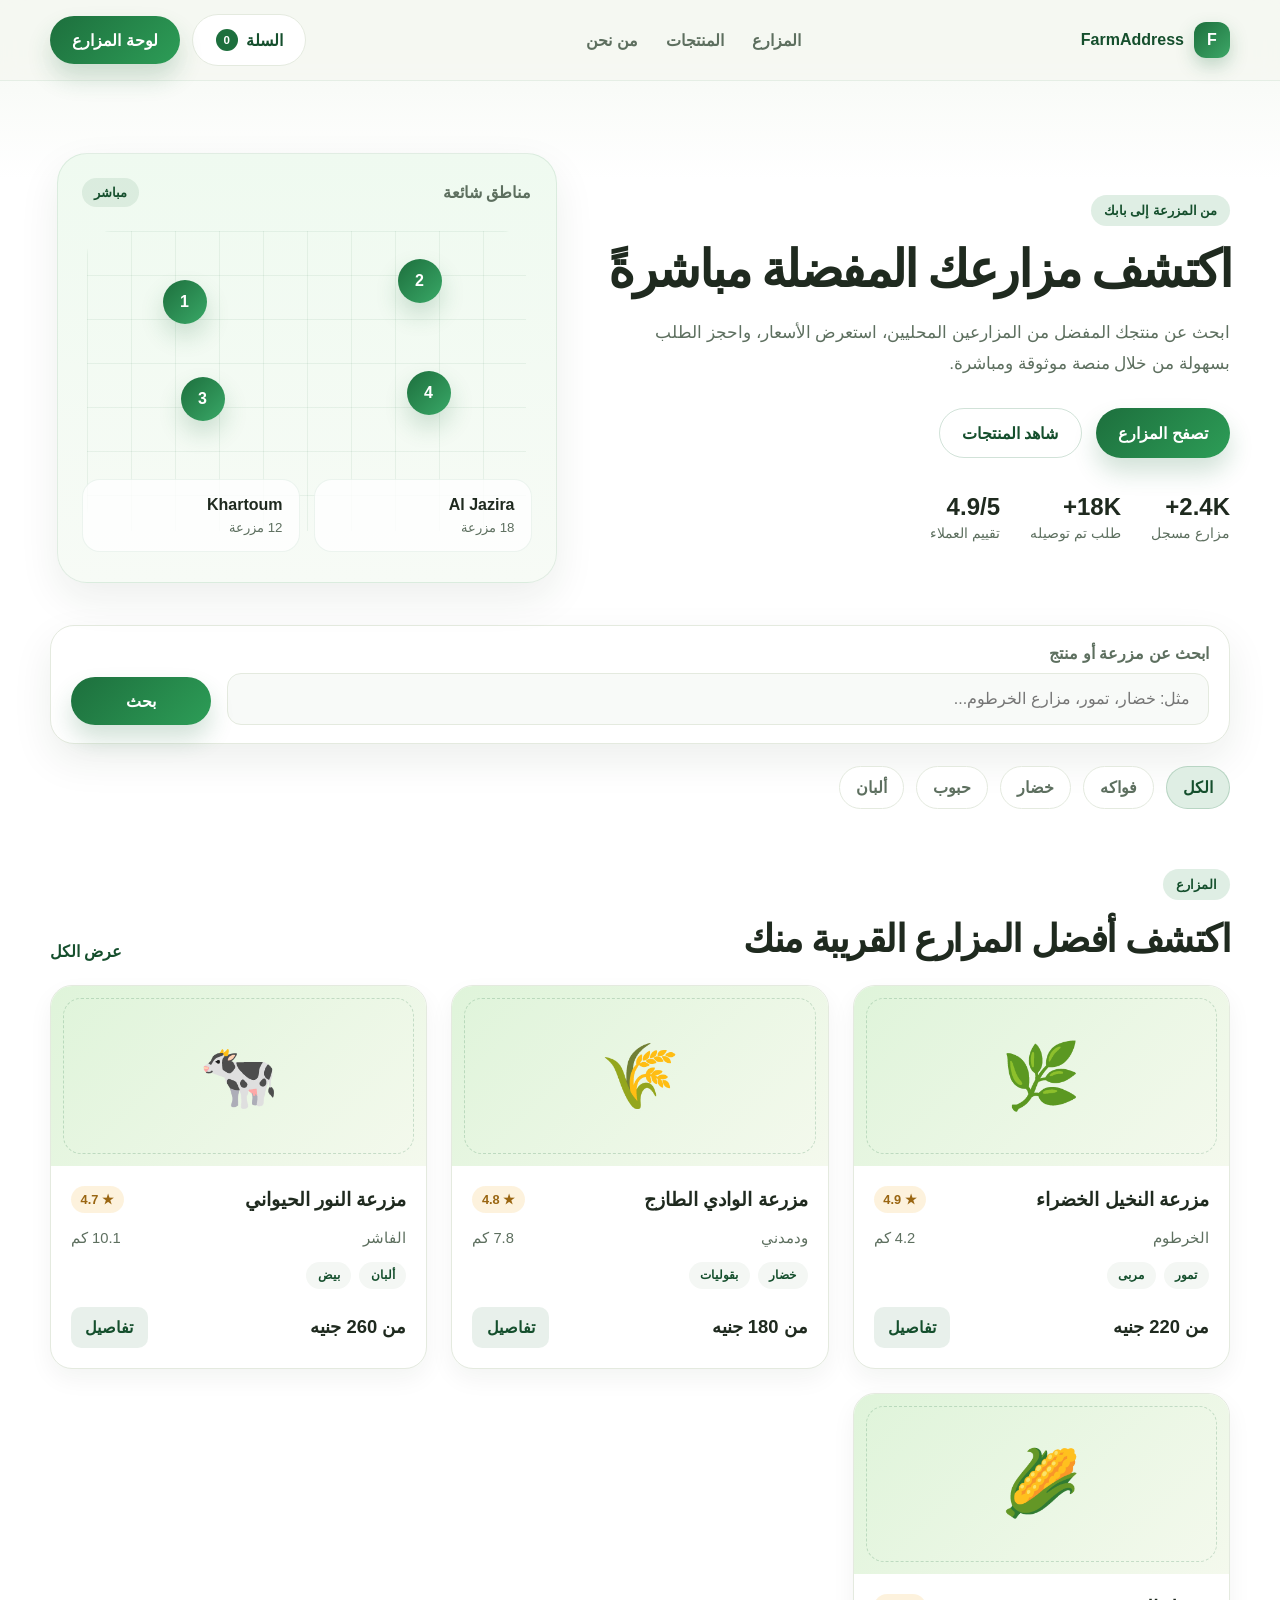
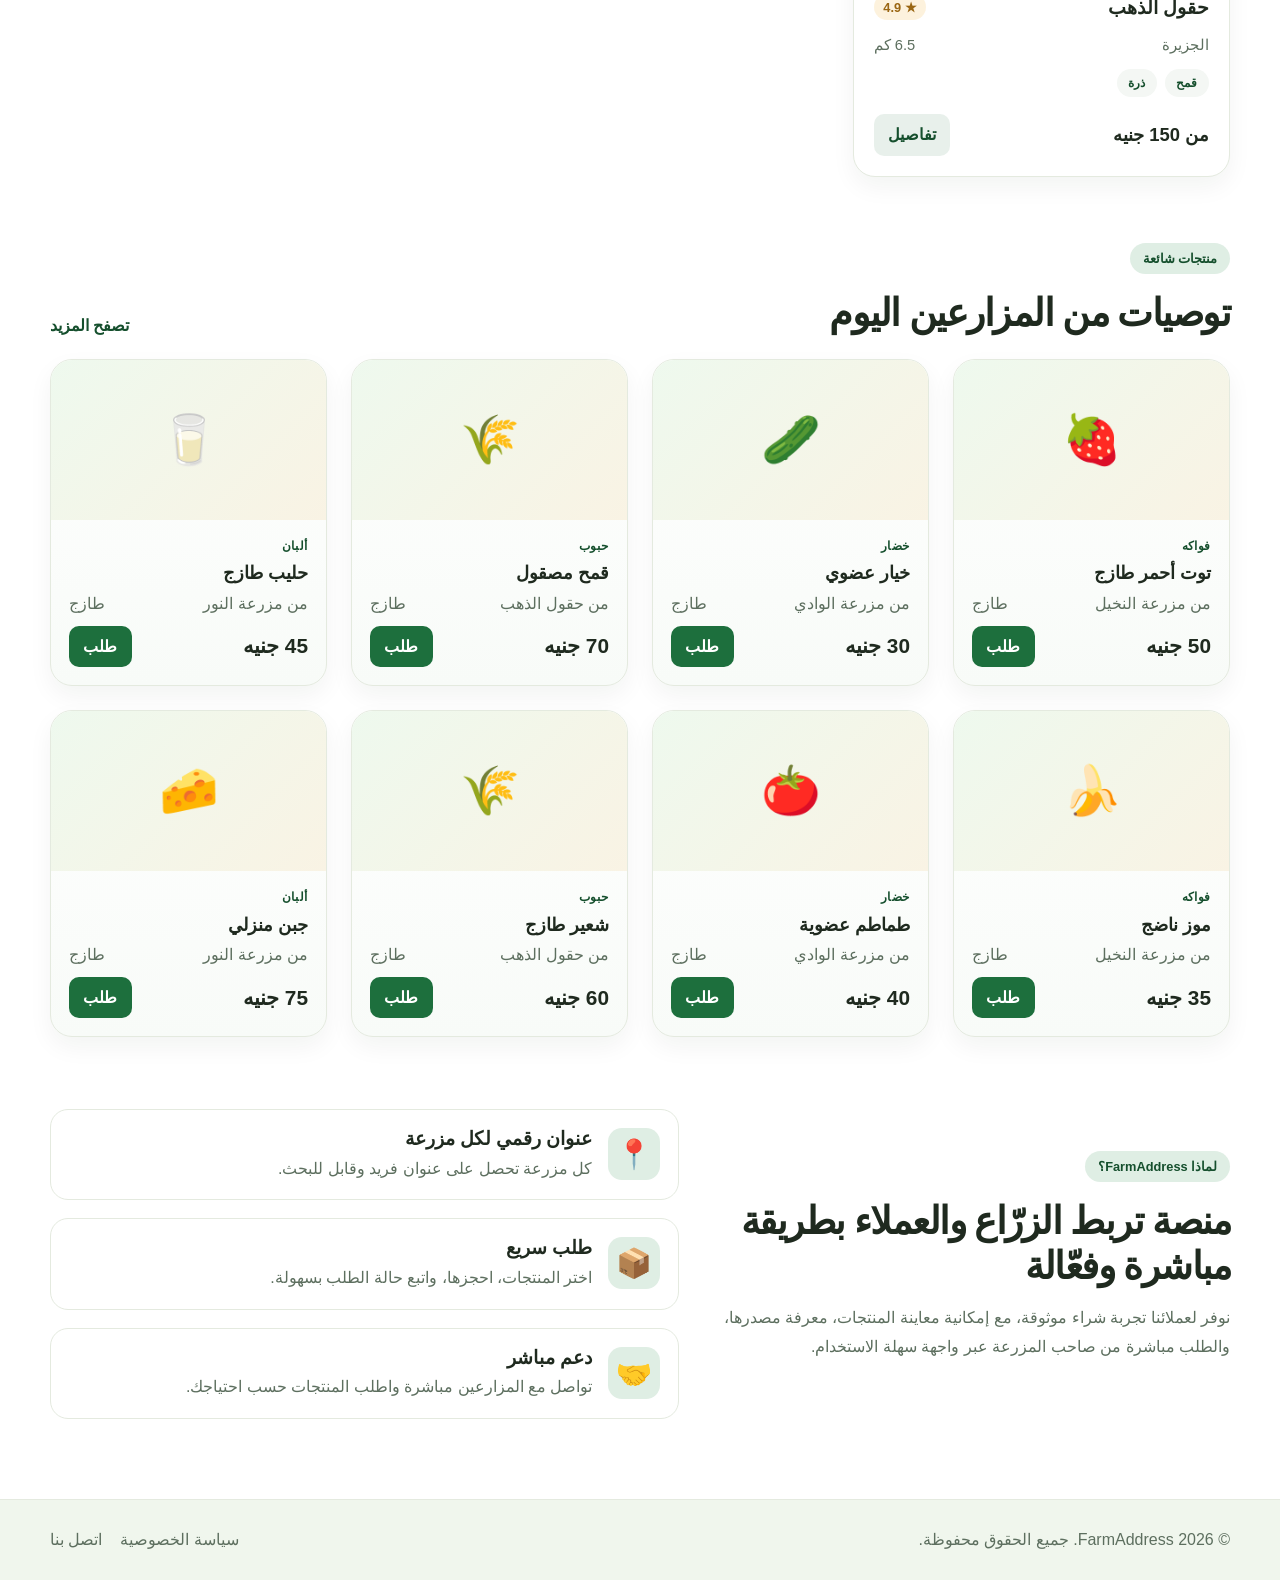
==== index.html @ 6601cba5 "Add Firebase database abstraction layer with localStorage offline support" ====
<!DOCTYPE html>
<html lang="ar" dir="rtl">
  <head>
    <meta charset="UTF-8" />
    <meta name="viewport" content="width=device-width, initial-scale=1.0" />
    <title>FarmAddress | سوق المزارع</title>
    <meta
      name="description"
      content="FarmAddress يساعدك في اكتشاف المزارع والمنتجات المحلية مباشرة من المزارعين."
    />
    <link rel="stylesheet" href="style.css" />
  </head>
  <body>
    <header class="topbar">
      <div class="container nav">
        <div class="brand">
          <div class="brand-mark">F</div>
          <span>FarmAddress</span>
        </div>

        <nav class="main-nav" aria-label="التنقل الرئيسي">
          <a href="#farms">المزارع</a>
          <a href="#products">المنتجات</a>
          <a href="#about">من نحن</a>
        </nav>

        <div class="nav-actions">
          <a href="cart.html" class="button secondary cart-button">
            <span>السلة</span>
            <span id="cartCount" class="cart-badge">0</span>
          </a>
          <a href="login.html" class="button primary">لوحة المزارع</a>
        </div>
      </div>
    </header>

    <main>
      <section class="hero container">
        <div class="hero-copy">
          <span class="eyebrow">من المزرعة إلى بابك</span>
          <h1>اكتشف مزارعك المفضلة مباشرةً</h1>
          <p>
            ابحث عن منتجك المفضل من المزارعين المحليين، استعرض الأسعار، واحجز
            الطلب بسهولة من خلال منصة موثوقة ومباشرة.
          </p>

          <div class="hero-actions">
            <button class="button primary">تصفح المزارع</button>
            <button class="button ghost">شاهد المنتجات</button>
          </div>

          <div class="hero-stats">
            <div>
              <strong>2.4K+</strong>
              <span>مزارع مسجل</span>
            </div>
            <div>
              <strong>18K+</strong>
              <span>طلب تم توصيله</span>
            </div>
            <div>
              <strong>4.9/5</strong>
              <span>تقييم العملاء</span>
            </div>
          </div>
        </div>

        <div class="hero-visual" aria-label="خريطة المزارع">
          <div class="map-card">
            <div class="map-header">
              <span>مناطق شائعة</span>
              <span class="badge">مباشر</span>
            </div>
            <div class="map-pins">
              <span class="pin pin-1">1</span>
              <span class="pin pin-2">2</span>
              <span class="pin pin-3">3</span>
              <span class="pin pin-4">4</span>
            </div>
            <div class="mini-cards">
              <div>
                <strong>Al Jazira</strong>
                <small>18 مزرعة</small>
              </div>
              <div>
                <strong>Khartoum</strong>
                <small>12 مزرعة</small>
              </div>
            </div>
          </div>
        </div>
      </section>

      <section class="search-section container">
        <div class="search-box">
          <div class="search-field">
            <label for="searchInput">ابحث عن مزرعة أو منتج</label>
            <input
              id="searchInput"
              type="text"
              placeholder="مثل: خضار، تمور، مزارع الخرطوم..."
            />
          </div>
          <button class="button primary search-button">بحث</button>
        </div>

        <div class="filter-bar" aria-label="فلاتر الفئات">
          <button class="filter-chip active" data-filter="all">الكل</button>
          <button class="filter-chip" data-filter="fruit">فواكه</button>
          <button class="filter-chip" data-filter="vegetable">خضار</button>
          <button class="filter-chip" data-filter="grain">حبوب</button>
          <button class="filter-chip" data-filter="dairy">ألبان</button>
        </div>
      </section>

      <section id="farms" class="container section-block">
        <div class="section-heading">
          <div>
            <span class="eyebrow">المزارع</span>
            <h2>اكتشف أفضل المزارع القريبة منك</h2>
          </div>
          <a href="#" class="link-btn">عرض الكل</a>
        </div>

        <div id="farmsContainer" class="farms-grid" aria-live="polite"></div>
      </section>

      <section id="products" class="container section-block products-section">
        <div class="section-heading">
          <div>
            <span class="eyebrow">منتجات شائعة</span>
            <h2>توصيات من المزارعين اليوم</h2>
          </div>
          <a href="#" class="link-btn">تصفح المزيد</a>
        </div>

        <div id="productsContainer" class="product-grid" aria-live="polite"></div>
      </section>

      <section id="about" class="container about-box">
        <div class="about-text">
          <span class="eyebrow">لماذا FarmAddress؟</span>
          <h2>منصة تربط الزرّاع والعملاء بطريقة مباشرة وفعّالة</h2>
          <p>
            نوفر لعملائنا تجربة شراء موثوقة، مع إمكانية معاينة المنتجات، معرفة
            مصدرها، والطلب مباشرة من صاحب المزرعة عبر واجهة سهلة الاستخدام.
          </p>
        </div>

        <div class="about-features">
          <div class="feature-item">
            <span class="feature-icon">📍</span>
            <div>
              <h3>عنوان رقمي لكل مزرعة</h3>
              <p>كل مزرعة تحصل على عنوان فريد وقابل للبحث.</p>
            </div>
          </div>
          <div class="feature-item">
            <span class="feature-icon">📦</span>
            <div>
              <h3>طلب سريع</h3>
              <p>اختر المنتجات، احجزها، واتبع حالة الطلب بسهولة.</p>
            </div>
          </div>
          <div class="feature-item">
            <span class="feature-icon">🤝</span>
            <div>
              <h3>دعم مباشر</h3>
              <p>تواصل مع المزارعين مباشرة واطلب المنتجات حسب احتياجك.</p>
            </div>
          </div>
        </div>
      </section>
    </main>

    <footer class="site-footer">
      <div class="container footer-inner">
        <p>© 2026 FarmAddress. جميع الحقوق محفوظة.</p>
        <div class="footer-links">
          <a href="#">سياسة الخصوصية</a>
          <a href="#">اتصل بنا</a>
        </div>
      </div>
    </footer>

    <script src="firebase-config.js"></script>
    <script src="db.js"></script>
    <script src="script.js"></script>
  </body>
</html>
---- style.css ----
:root {
  --bg: #f6f8f2;
  --surface: #ffffff;
  --surface-2: #edf7ea;
  --primary: #1d6f3d;
  --primary-dark: #154f2d;
  --primary-soft: #dfeee4;
  --accent: #f5b942;
  --text: #1f2a1f;
  --muted: #5d6f5f;
  --line: #e4eadf;
  --shadow: 0 16px 40px rgba(28, 52, 30, 0.08);
}

* {
  box-sizing: border-box;
}

html {
  scroll-behavior: smooth;
}

body {
  margin: 0;
  font-family: "Segoe UI", Tahoma, sans-serif;
  background: linear-gradient(180deg, #f3f7f1 0%, #ffffff 180px);
  color: var(--text);
}

a {
  color: inherit;
  text-decoration: none;
}

button,
input {
  font: inherit;
}

.container {
  width: min(1180px, calc(100% - 32px));
  margin: 0 auto;
}

.topbar {
  position: sticky;
  top: 0;
  z-index: 20;
  backdrop-filter: blur(10px);
  background: rgba(246, 248, 242, 0.9);
  border-bottom: 1px solid rgba(29, 111, 61, 0.08);
}

.nav {
  display: flex;
  align-items: center;
  justify-content: space-between;
  min-height: 80px;
  gap: 20px;
}

.brand {
  display: flex;
  align-items: center;
  gap: 10px;
  font-weight: 800;
  color: var(--primary-dark);
}

.brand-mark {
  width: 36px;
  height: 36px;
  border-radius: 12px;
  display: grid;
  place-items: center;
  background: linear-gradient(135deg, var(--primary), #3da767);
  color: white;
  box-shadow: 0 8px 18px rgba(29, 111, 61, 0.25);
}

.main-nav {
  display: flex;
  align-items: center;
  gap: 28px;
  color: var(--muted);
  font-weight: 600;
}

.nav-actions {
  display: flex;
  align-items: center;
  gap: 12px;
}

.button {
  border: none;
  border-radius: 999px;
  padding: 0.9rem 1.4rem;
  font-weight: 700;
  cursor: pointer;
  transition: transform 0.2s ease, box-shadow 0.2s ease;
}

.button:hover {
  transform: translateY(-1px);
}

.button.primary {
  background: linear-gradient(135deg, var(--primary), #2d9d57);
  color: white;
  box-shadow: 0 14px 24px rgba(29, 111, 61, 0.2);
}

.button.secondary {
  background: var(--surface);
  color: var(--primary-dark);
  border: 1px solid var(--line);
}

.cart-button {
  display: inline-flex;
  align-items: center;
  gap: 8px;
}

.cart-badge {
  display: inline-grid;
  place-items: center;
  width: 22px;
  height: 22px;
  border-radius: 50%;
  background: var(--primary);
  color: white;
  font-size: 0.72rem;
}

.button.ghost {
  background: transparent;
  color: var(--primary-dark);
  border: 1px solid rgba(29, 111, 61, 0.2);
}

.hero {
  display: grid;
  grid-template-columns: 1.1fr 0.9fr;
  gap: 40px;
  align-items: center;
  padding: 72px 0 20px;
}

.eyebrow {
  display: inline-block;
  padding: 0.5rem 0.8rem;
  border-radius: 999px;
  background: var(--primary-soft);
  color: var(--primary-dark);
  font-size: 0.8rem;
  font-weight: 700;
  margin-bottom: 1rem;
}

.hero-copy h1 {
  margin: 0;
  font-size: clamp(2.4rem, 4vw, 4.1rem);
  line-height: 1.1;
  letter-spacing: -0.05em;
}

.hero-copy p {
  font-size: 1.08rem;
  color: var(--muted);
  line-height: 1.8;
  max-width: 620px;
  margin: 1.2rem 0 0;
}

.hero-actions {
  display: flex;
  flex-wrap: wrap;
  gap: 14px;
  margin-top: 1.8rem;
}

.hero-stats {
  margin-top: 2.2rem;
  display: flex;
  flex-wrap: wrap;
  gap: 30px;
}

.hero-stats div {
  display: flex;
  flex-direction: column;
  gap: 4px;
}

.hero-stats strong {
  font-size: 1.5rem;
}

.hero-stats span {
  color: var(--muted);
  font-size: 0.9rem;
}

.hero-visual {
  display: flex;
  justify-content: center;
}

.map-card {
  width: min(100%, 500px);
  min-height: 430px;
  background: linear-gradient(180deg, #effaf0 0%, #f7fbf6 100%);
  border: 1px solid rgba(29, 111, 61, 0.1);
  border-radius: 30px;
  padding: 24px;
  box-shadow: var(--shadow);
  position: relative;
  overflow: hidden;
}

.map-card::before {
  content: "";
  position: absolute;
  inset: 18% 6% 12% 6%;
  background:
    linear-gradient(90deg, rgba(29, 111, 61, 0.07) 1px, transparent 1px),
    linear-gradient(rgba(29, 111, 61, 0.07) 1px, transparent 1px);
  background-size: 44px 44px;
  border-radius: 24px;
}

.map-header {
  position: relative;
  z-index: 1;
  display: flex;
  justify-content: space-between;
  align-items: center;
  color: var(--muted);
  font-weight: 700;
}

.badge {
  background: rgba(29, 111, 61, 0.1);
  color: var(--primary-dark);
  border-radius: 999px;
  padding: 0.45rem 0.75rem;
  font-size: 0.8rem;
}

.map-pins {
  position: relative;
  z-index: 1;
  min-height: 260px;
}

.pin {
  position: absolute;
  width: 44px;
  height: 44px;
  border-radius: 50%;
  display: grid;
  place-items: center;
  font-weight: 800;
  color: white;
  background: linear-gradient(135deg, var(--primary), #39a867);
  box-shadow: 0 12px 24px rgba(29, 111, 61, 0.2);
}

.pin-1 { top: 28%; left: 18%; }
.pin-2 { top: 20%; right: 20%; }
.pin-3 { bottom: 18%; left: 22%; }
.pin-4 { bottom: 20%; right: 18%; }

.mini-cards {
  position: relative;
  z-index: 1;
  display: grid;
  grid-template-columns: repeat(2, minmax(0, 1fr));
  gap: 14px;
  margin-top: 12px;
}

.mini-cards div {
  background: rgba(255, 255, 255, 0.8);
  border: 1px solid rgba(29, 111, 61, 0.08);
  border-radius: 18px;
  padding: 16px;
  display: flex;
  flex-direction: column;
  gap: 6px;
}

.mini-cards small {
  color: var(--muted);
}

.search-section {
  padding: 22px 0 6px;
}

.search-box {
  display: flex;
  align-items: flex-end;
  gap: 16px;
  padding: 18px 20px;
  background: var(--surface);
  border: 1px solid var(--line);
  border-radius: 24px;
  box-shadow: var(--shadow);
}

.search-field {
  flex: 1;
}

.search-field label {
  display: block;
  margin-bottom: 10px;
  color: var(--muted);
  font-weight: 700;
}

.search-field input {
  width: 100%;
  background: #f8faf8;
  border: 1px solid var(--line);
  border-radius: 14px;
  padding: 1rem 1.1rem;
  color: var(--text);
  outline: none;
}

.search-field input:focus {
  border-color: rgba(29, 111, 61, 0.5);
  box-shadow: 0 0 0 4px rgba(29, 111, 61, 0.08);
}

.search-button {
  min-width: 140px;
}

.filter-bar {
  display: flex;
  flex-wrap: wrap;
  gap: 12px;
  margin-top: 22px;
}

.filter-chip {
  border: 1px solid var(--line);
  background: #fff;
  color: var(--muted);
  border-radius: 999px;
  padding: 0.7rem 1rem;
  font-weight: 700;
  cursor: pointer;
  transition: all 0.2s ease;
}

.filter-chip.active,
.filter-chip:hover {
  background: var(--primary-soft);
  color: var(--primary-dark);
  border-color: rgba(29, 111, 61, 0.2);
}

.section-block {
  padding: 54px 0 12px;
}

.section-heading {
  display: flex;
  align-items: end;
  justify-content: space-between;
  gap: 20px;
  margin-bottom: 24px;
}

.section-heading h2 {
  margin: 0;
  font-size: clamp(1.8rem, 3vw, 2.5rem);
  letter-spacing: -0.04em;
}

.link-btn {
  color: var(--primary-dark);
  font-weight: 700;
}

.farms-grid,
.product-grid {
  display: grid;
  gap: 24px;
}

.farms-grid {
  grid-template-columns: repeat(3, minmax(0, 1fr));
}

.product-grid {
  grid-template-columns: repeat(4, minmax(0, 1fr));
}

.card {
  background: var(--surface);
  border: 1px solid var(--line);
  border-radius: 22px;
  box-shadow: 0 10px 24px rgba(26, 38, 24, 0.05);
  overflow: hidden;
}

.farm-card {
  display: flex;
  flex-direction: column;
}

.card-visual {
  min-height: 180px;
  position: relative;
  background: linear-gradient(135deg, #dff4da, #f4f9ed);
  display: flex;
  align-items: center;
  justify-content: center;
  font-size: 4rem;
  overflow: hidden;
}

.card-visual::after {
  content: "";
  position: absolute;
  inset: 12px;
  border-radius: 18px;
  border: 1px dashed rgba(29, 111, 61, 0.2);
}

.card-body {
  padding: 20px;
}

.card-top {
  display: flex;
  justify-content: space-between;
  gap: 10px;
  align-items: center;
}

.card-top h3 {
  margin: 0;
  font-size: 1.2rem;
}

.rating {
  background: rgba(245, 185, 66, 0.18);
  color: #9a6612;
  border-radius: 999px;
  padding: 0.35rem 0.6rem;
  font-size: 0.8rem;
  font-weight: 800;
}

.meta {
  color: var(--muted);
  display: flex;
  align-items: center;
  justify-content: space-between;
  margin-top: 1rem;
  font-size: 0.92rem;
}

.tags {
  display: flex;
  flex-wrap: wrap;
  gap: 8px;
  margin-top: 1rem;
}

.tag {
  background: #f4f7f4;
  color: var(--primary-dark);
  border-radius: 999px;
  padding: 0.42rem 0.72rem;
  font-size: 0.75rem;
  font-weight: 700;
}

.card-footer {
  margin-top: 1.1rem;
  display: flex;
  justify-content: space-between;
  align-items: center;
  gap: 12px;
}

.card-footer strong {
  font-size: 1.15rem;
}

.card-footer button {
  border: none;
  background: rgba(29, 111, 61, 0.1);
  color: var(--primary-dark);
  padding: 0.7rem 0.9rem;
  border-radius: 10px;
  font-weight: 700;
  cursor: pointer;
}

.product-card {
  background: linear-gradient(180deg, #ffffff 0%, #f8fbf8 100%);
}

.product-icon {
  display: grid;
  place-items: center;
  font-size: 3rem;
  min-height: 160px;
  background: linear-gradient(135deg, #eef9ee, #f9f3e4);
}

.product-info {
  padding: 18px;
}

.product-category {
  color: var(--primary-dark);
  font-size: 0.78rem;
  font-weight: 800;
  letter-spacing: 0.04em;
  text-transform: uppercase;
}

.product-info h3 {
  margin: 0.6rem 0;
  font-size: 1.15rem;
}

.product-meta {
  color: var(--muted);
  display: flex;
  justify-content: space-between;
  align-items: center;
  gap: 8px;
  margin-bottom: 0.8rem;
}

.price-row {
  display: flex;
  justify-content: space-between;
  align-items: center;
  gap: 10px;
}

.price-row strong {
  font-size: 1.3rem;
}

.price-row button {
  border: none;
  background: var(--primary);
  color: white;
  border-radius: 10px;
  padding: 0.7rem 0.9rem;
  font-weight: 700;
  cursor: pointer;
}

.about-box {
  display: grid;
  grid-template-columns: 1fr 1.2fr;
  gap: 26px;
  padding: 60px 0 80px;
  align-items: center;
}

.about-text h2 {
  margin: 0;
  font-size: clamp(2rem, 3vw, 2.8rem);
  letter-spacing: -0.04em;
}

.about-text p {
  color: var(--muted);
  line-height: 1.8;
  margin-top: 1rem;
}

.about-features {
  display: grid;
  gap: 18px;
}

.feature-item {
  display: flex;
  gap: 16px;
  align-items: flex-start;
  background: var(--surface);
  border: 1px solid var(--line);
  border-radius: 18px;
  padding: 18px;
}

.feature-icon {
  width: 52px;
  height: 52px;
  display: grid;
  place-items: center;
  border-radius: 14px;
  background: var(--primary-soft);
  font-size: 1.8rem;
}

.feature-item h3 {
  margin: 0 0 0.35rem;
}

.feature-item p {
  margin: 0;
  color: var(--muted);
  line-height: 1.6;
}

.site-footer {
  background: #f0f6ed;
  border-top: 1px solid var(--line);
}

.footer-inner {
  display: flex;
  align-items: center;
  justify-content: space-between;
  gap: 16px;
  min-height: 80px;
  color: var(--muted);
}

.footer-links {
  display: flex;
  gap: 18px;
}

.hidden {
  display: none !important;
}

@media (max-width: 980px) {
  .hero,
  .about-box {
    grid-template-columns: 1fr;
  }

  .farms-grid {
    grid-template-columns: repeat(2, minmax(0, 1fr));
  }

  .product-grid {
    grid-template-columns: repeat(2, minmax(0, 1fr));
  }
}

@media (max-width: 720px) {
  .main-nav,
  .nav-actions {
    display: none;
  }

  .search-box {
    flex-direction: column;
    align-items: stretch;
  }

  .search-button {
    width: 100%;
  }

  .farms-grid,
  .product-grid {
    grid-template-columns: 1fr;
  }

  .section-heading,
  .footer-inner {
    flex-direction: column;
    align-items: flex-start;
  }
}
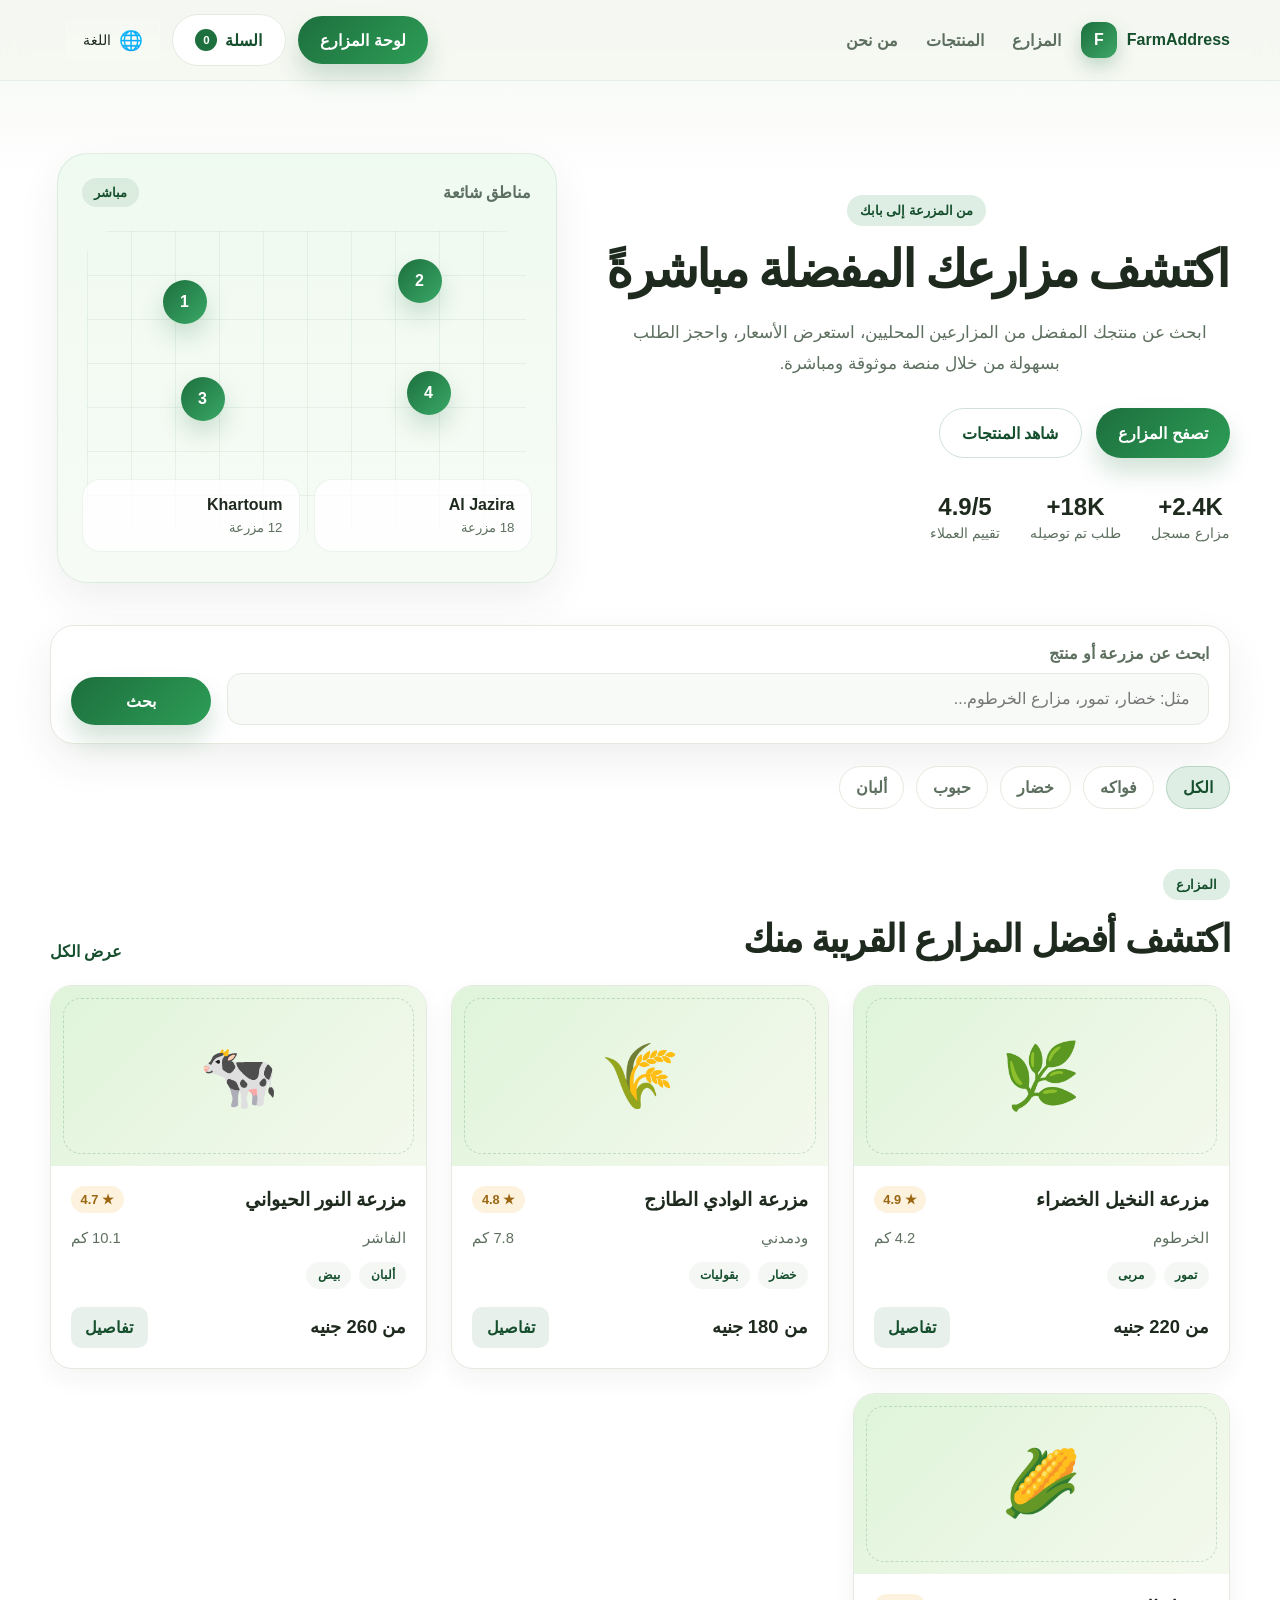
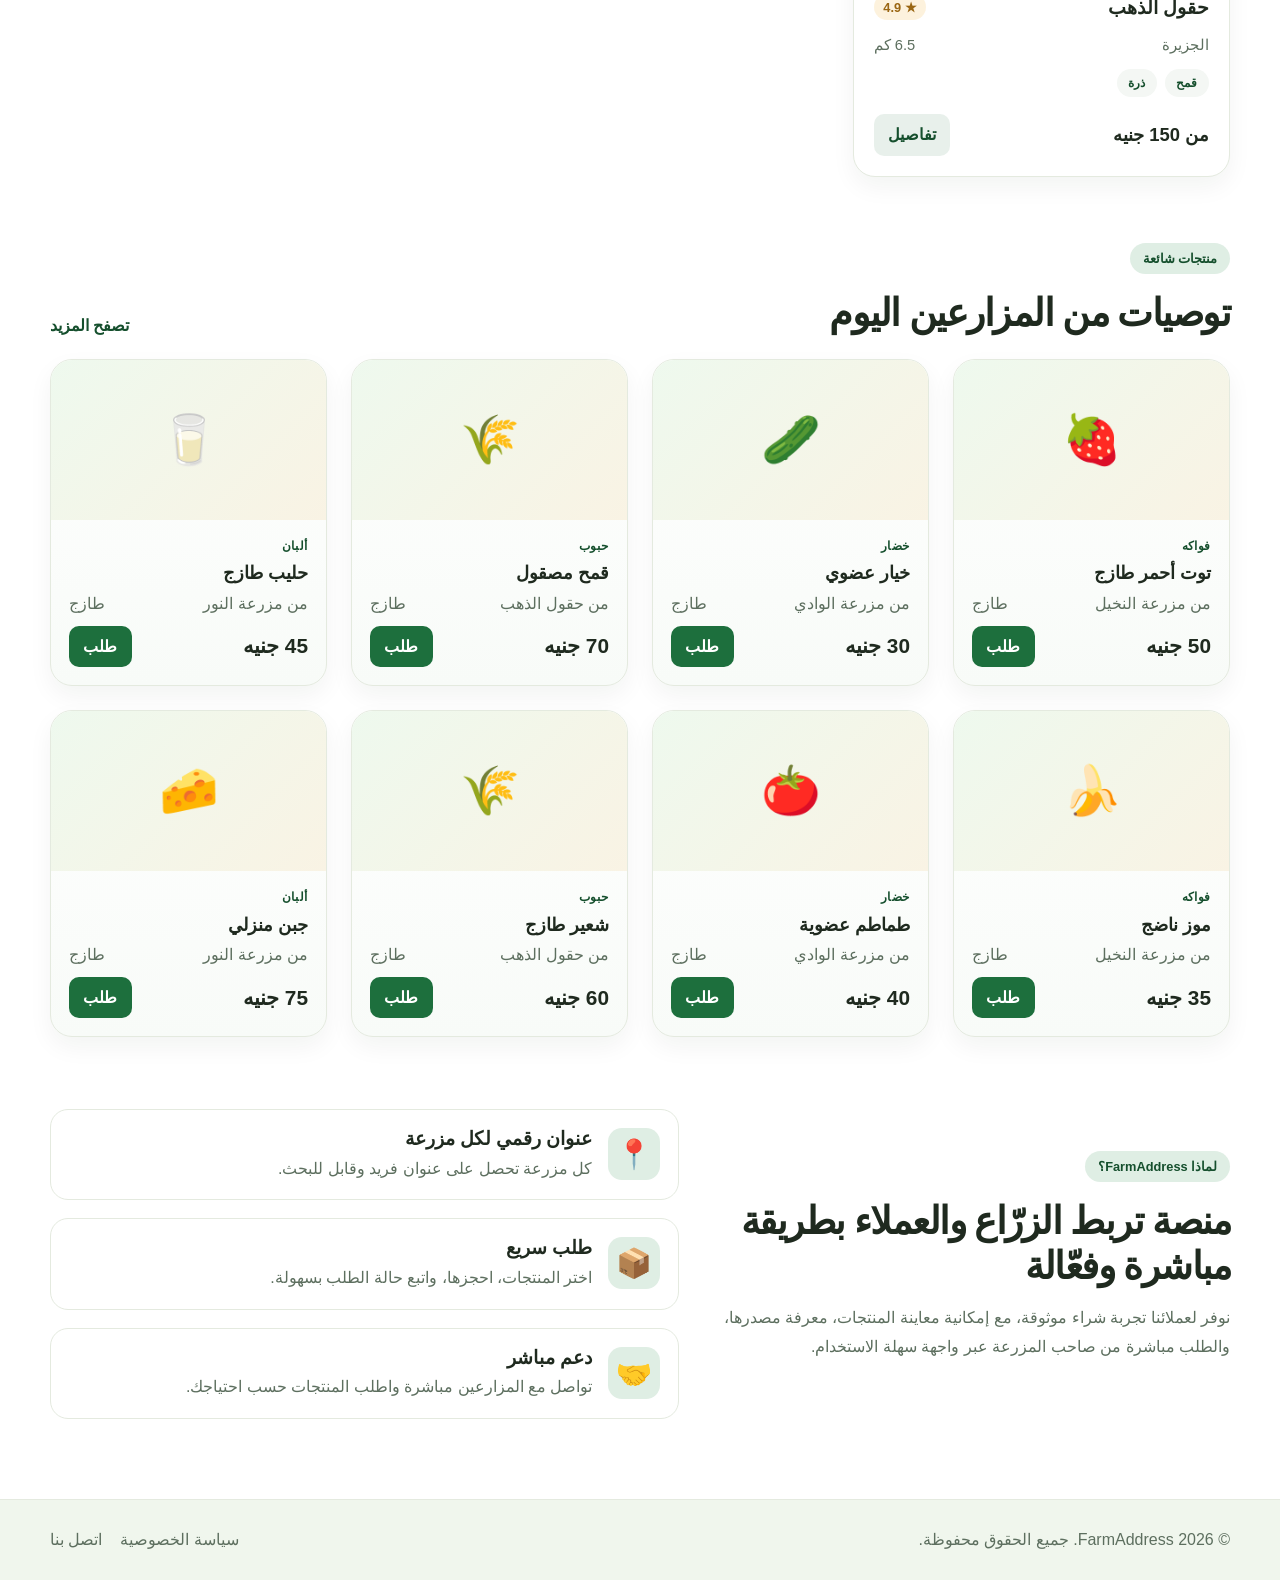
==== commit 86d7b147: "Add English language support with i18n system and language toggle" ====
--- a/index.html
+++ b/index.html
@@ -9,6 +9,7 @@
       content="FarmAddress يساعدك في اكتشاف المزارع والمنتجات المحلية مباشرة من المزارعين."
     />
     <link rel="stylesheet" href="style.css" />
+    <link rel="stylesheet" href="i18n.css" />
   </head>
   <body>
     <header class="topbar">
@@ -19,17 +20,21 @@
         </div>
 
         <nav class="main-nav" aria-label="التنقل الرئيسي">
-          <a href="#farms">المزارع</a>
-          <a href="#products">المنتجات</a>
-          <a href="#about">من نحن</a>
+          <a href="#farms" data-i18n="nav.farms">المزارع</a>
+          <a href="#products" data-i18n="nav.products">المنتجات</a>
+          <a href="#about" data-i18n="nav.about">من نحن</a>
         </nav>
 
         <div class="nav-actions">
+          <button id="languageToggle" class="language-toggle" title="Toggle Language">
+            <span class="language-toggle-icon">🌐</span>
+            <span id="langText" data-i18n="common.language">اللغة</span>
+          </button>
           <a href="cart.html" class="button secondary cart-button">
-            <span>السلة</span>
+            <span data-i18n="nav.cart">السلة</span>
             <span id="cartCount" class="cart-badge">0</span>
           </a>
-          <a href="login.html" class="button primary">لوحة المزارع</a>
+          <a href="login.html" class="button primary" data-i18n="nav.farmer_panel">لوحة المزارع</a>
         </div>
       </div>
     </header>
@@ -37,16 +42,16 @@
     <main>
       <section class="hero container">
         <div class="hero-copy">
-          <span class="eyebrow">من المزرعة إلى بابك</span>
-          <h1>اكتشف مزارعك المفضلة مباشرةً</h1>
-          <p>
+          <span class="eyebrow" data-i18n="hero.eyebrow">من المزرعة إلى بابك</span>
+          <h1 data-i18n="hero.title">اكتشف مزارعك المفضلة مباشرةً</h1>
+          <p data-i18n="hero.description">
             ابحث عن منتجك المفضل من المزارعين المحليين، استعرض الأسعار، واحجز
             الطلب بسهولة من خلال منصة موثوقة ومباشرة.
           </p>
 
           <div class="hero-actions">
-            <button class="button primary">تصفح المزارع</button>
-            <button class="button ghost">شاهد المنتجات</button>
+            <button class="button primary" data-i18n="hero.browse">تصفح المزارع</button>
+            <button class="button ghost" data-i18n="hero.products">شاهد المنتجات</button>
           </div>
 
           <div class="hero-stats">
@@ -94,10 +99,11 @@
       <section class="search-section container">
         <div class="search-box">
           <div class="search-field">
-            <label for="searchInput">ابحث عن مزرعة أو منتج</label>
+            <label for="searchInput" data-i18n="common.search">ابحث عن مزرعة أو منتج</label>
             <input
               id="searchInput"
               type="text"
+              data-i18n-placeholder="common.search"
               placeholder="مثل: خضار، تمور، مزارع الخرطوم..."
             />
           </div>
@@ -185,6 +191,14 @@
 
     <script src="firebase-config.js"></script>
     <script src="db.js"></script>
+    <script src="i18n.js"></script>
     <script src="script.js"></script>
+    <script>
+      // Initialize language toggle
+      document.getElementById('languageToggle')?.addEventListener('click', function() {
+        const newLang = i18n.toggleLanguage();
+        console.log('Language changed to:', newLang);
+      });
+    </script>
   </body>
 </html>
--- a/i18n.css
+++ b/i18n.css
@@ -0,0 +1,148 @@
+/* Language & Direction Specific Styles */
+
+/* RTL (Arabic) Adjustments */
+[dir="rtl"] {
+    text-align: right;
+}
+
+[dir="rtl"] .brand {
+    flex-direction: row-reverse;
+}
+
+[dir="rtl"] .main-nav {
+    margin-right: 0;
+    margin-left: auto;
+}
+
+[dir="rtl"] .nav-actions {
+    margin-left: 0;
+    margin-right: auto;
+    flex-direction: row-reverse;
+}
+
+[dir="rtl"] .hero-copy {
+    text-align: center;
+}
+
+[dir="rtl"] .container {
+    text-align: right;
+}
+
+[dir="rtl"] .grid {
+    text-align: right;
+}
+
+[dir="rtl"] input[type="text"],
+[dir="rtl"] input[type="email"],
+[dir="rtl"] input[type="tel"],
+[dir="rtl"] input[type="password"],
+[dir="rtl"] textarea,
+[dir="rtl"] select {
+    text-align: right;
+}
+
+/* LTR (English) Adjustments */
+[dir="ltr"] {
+    text-align: left;
+}
+
+[dir="ltr"] .main-nav {
+    margin-left: 0;
+    margin-right: auto;
+}
+
+[dir="ltr"] .nav-actions {
+    margin-right: 0;
+    margin-left: auto;
+    flex-direction: row;
+}
+
+[dir="ltr"] .hero-copy {
+    text-align: center;
+}
+
+[dir="ltr"] input[type="text"],
+[dir="ltr"] input[type="email"],
+[dir="ltr"] input[type="tel"],
+[dir="ltr"] input[type="password"],
+[dir="ltr"] textarea,
+[dir="ltr"] select {
+    text-align: left;
+}
+
+/* Language Toggle Button */
+.language-toggle {
+    display: inline-flex;
+    align-items: center;
+    gap: 0.5rem;
+    padding: 0.5rem 1rem;
+    background: rgba(255, 255, 255, 0.1);
+    border: 1px solid rgba(255, 255, 255, 0.2);
+    border-radius: 6px;
+    cursor: pointer;
+    font-size: 0.9rem;
+    transition: all 0.3s ease;
+    color: inherit;
+}
+
+.language-toggle:hover {
+    background: rgba(255, 255, 255, 0.15);
+    border-color: rgba(255, 255, 255, 0.3);
+}
+
+.language-toggle-icon {
+    font-size: 1.2rem;
+}
+
+/* Adjust for navbar */
+[dir="rtl"] .language-toggle {
+    margin-left: 1rem;
+}
+
+[dir="ltr"] .language-toggle {
+    margin-right: 1rem;
+}
+
+/* Form alignment fixes */
+.form-group {
+    display: flex;
+    flex-direction: column;
+}
+
+.form-group label {
+    margin-bottom: 0.5rem;
+}
+
+[dir="rtl"] .form-group label {
+    text-align: right;
+}
+
+[dir="ltr"] .form-group label {
+    text-align: left;
+}
+
+/* List alignments */
+.nav-list {
+    list-style-position: inside;
+}
+
+[dir="rtl"] .nav-list {
+    text-align: right;
+}
+
+[dir="ltr"] .nav-list {
+    text-align: left;
+}
+
+/* Ensure proper spacing for elements on both sides */
+@media (max-width: 768px) {
+    [dir="rtl"] .main-nav,
+    [dir="ltr"] .main-nav {
+        display: none;
+    }
+    
+    [dir="rtl"] .nav-actions,
+    [dir="ltr"] .nav-actions {
+        width: 100%;
+    }
+}
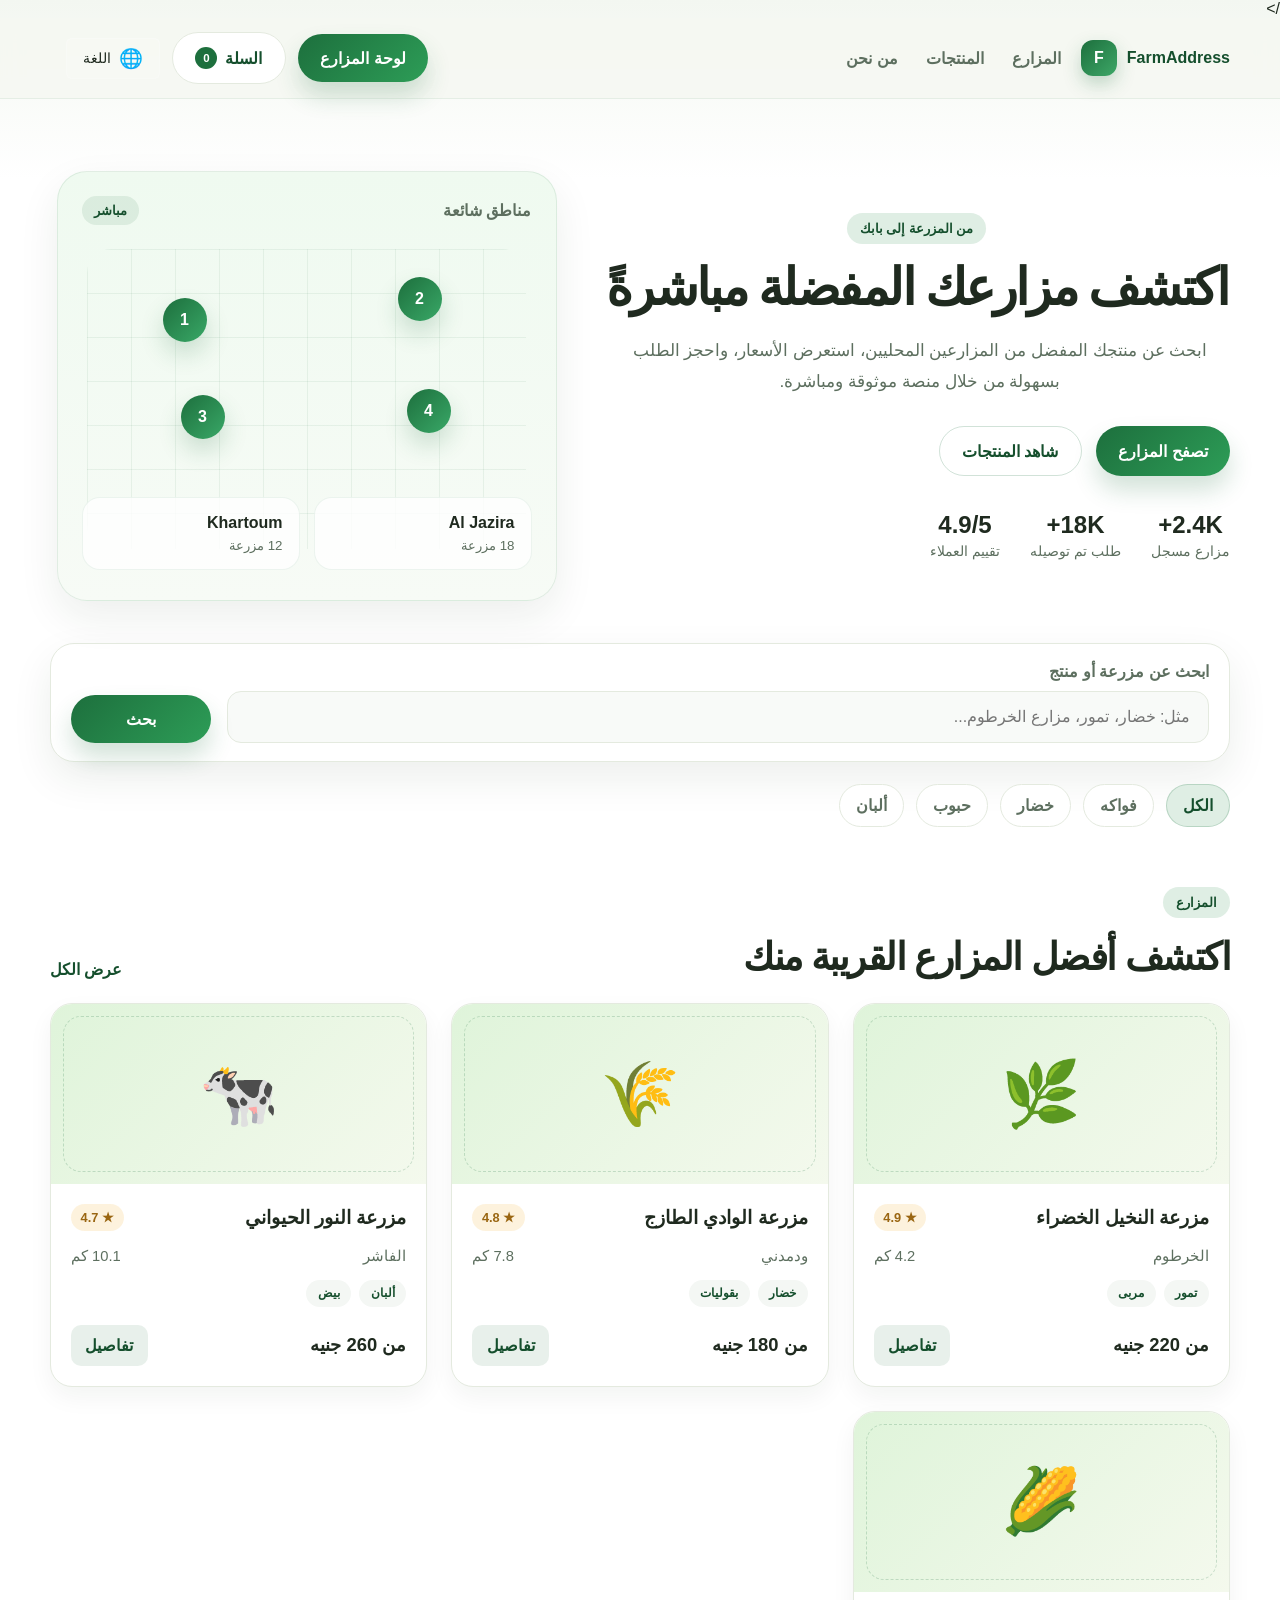
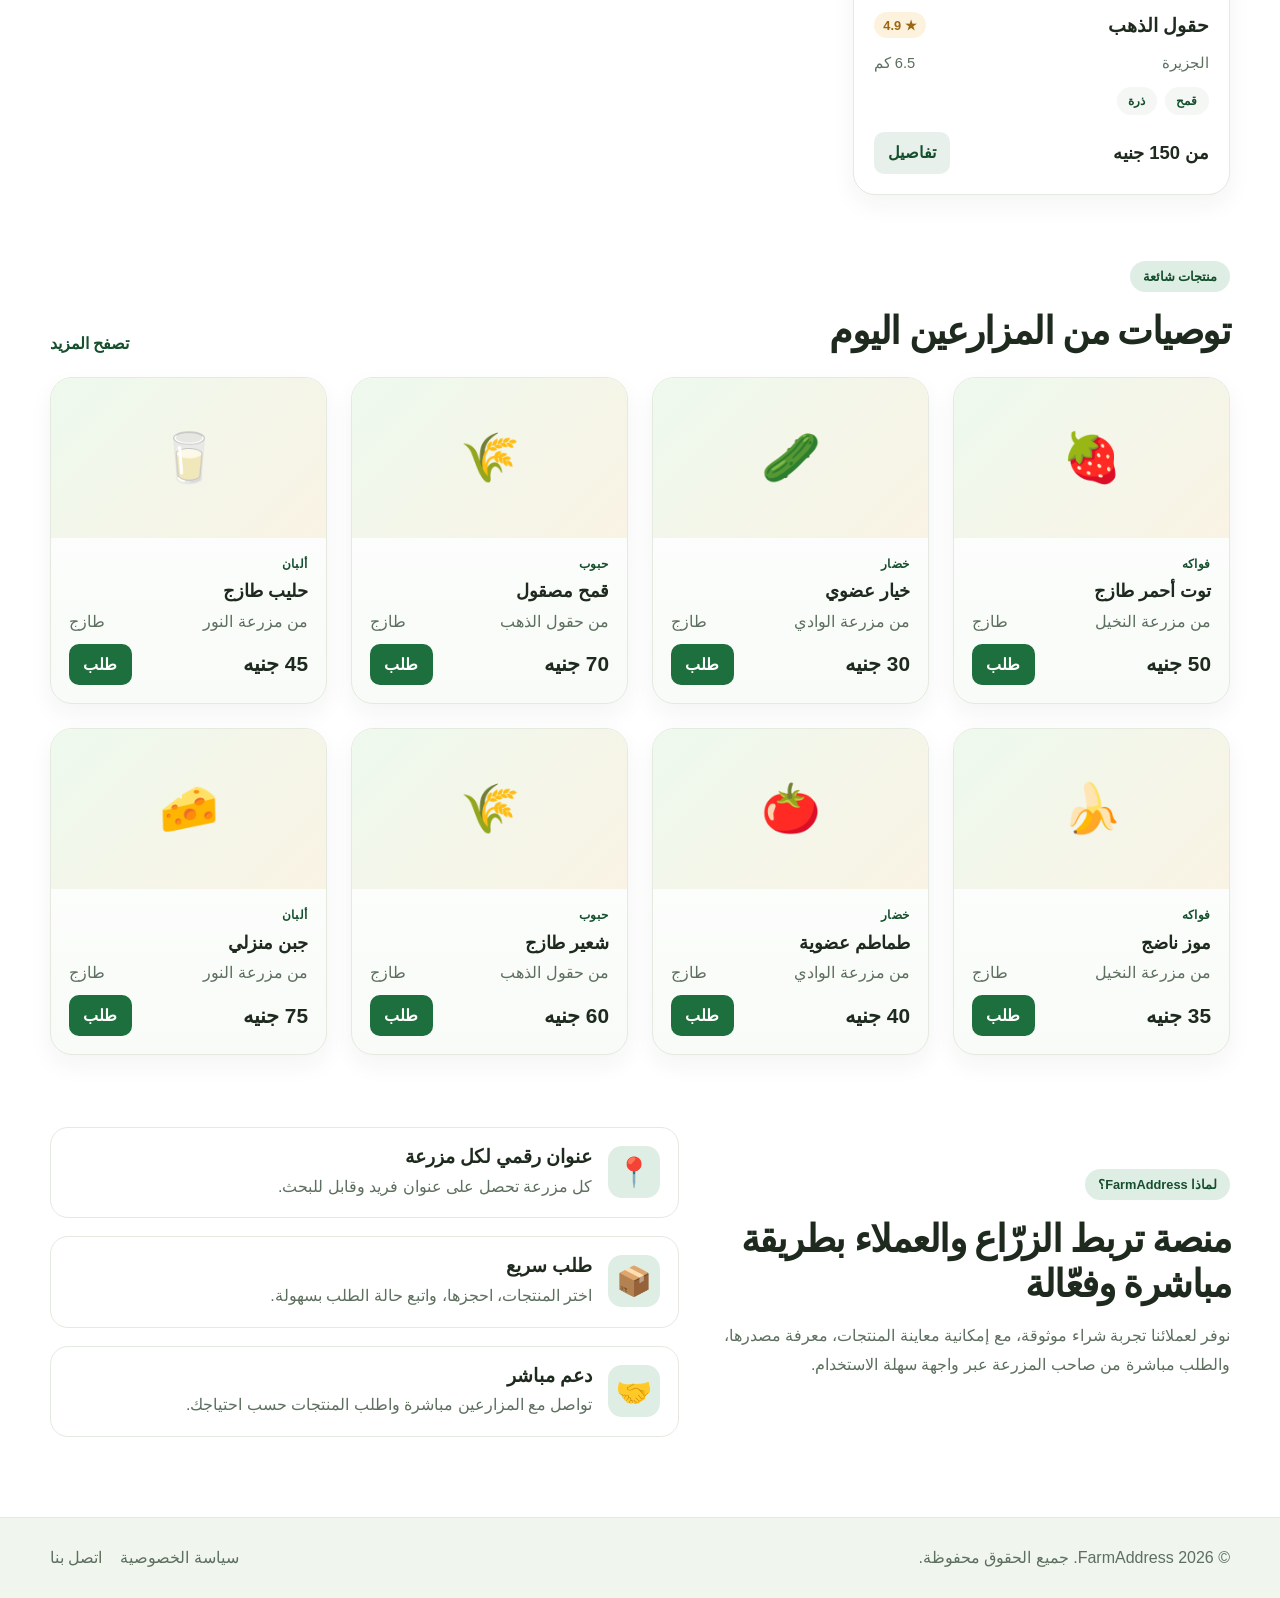
==== commit 7a887911: "Fix manifest relative path in index.html" ====
--- a/index.html
+++ b/index.html
@@ -2,10 +2,14 @@
 <html lang="ar" dir="rtl">
   <head>
     <meta charset="UTF-8" />
-    <meta name="viewport" content="width=device-width, initial-scale=1.0" />
-    <title>FarmAddress | سوق المزارع</title>
-    <meta
-      name="description"
+    <meta name="viewport" content="width=device-width, initial-scale=1.0, viewport-fit=cover" />
+    <meta name="theme-color" content="#2D5016" />
+    <meta name="apple-mobile-web-app-capable" content="yes" />
+    <meta name="apple-mobile-web-app-status-bar-style" content="black-translucent" />
+    <meta name="apple-mobile-web-app-title" content="FarmAddress" />
+    <link rel="apple-touch-icon" href="/images/icon-192x192.png" />
+    <link rel="manifest" href="manifest.json" /> />
+    <meta name="description"
       content="FarmAddress يساعدك في اكتشاف المزارع والمنتجات المحلية مباشرة من المزارعين."
     />
     <link rel="stylesheet" href="style.css" />
@@ -192,6 +196,7 @@
     <script src="firebase-config.js"></script>
     <script src="db.js"></script>
     <script src="i18n.js"></script>
+    <script src="pwa.js"></script>
     <script src="script.js"></script>
     <script>
       // Initialize language toggle
